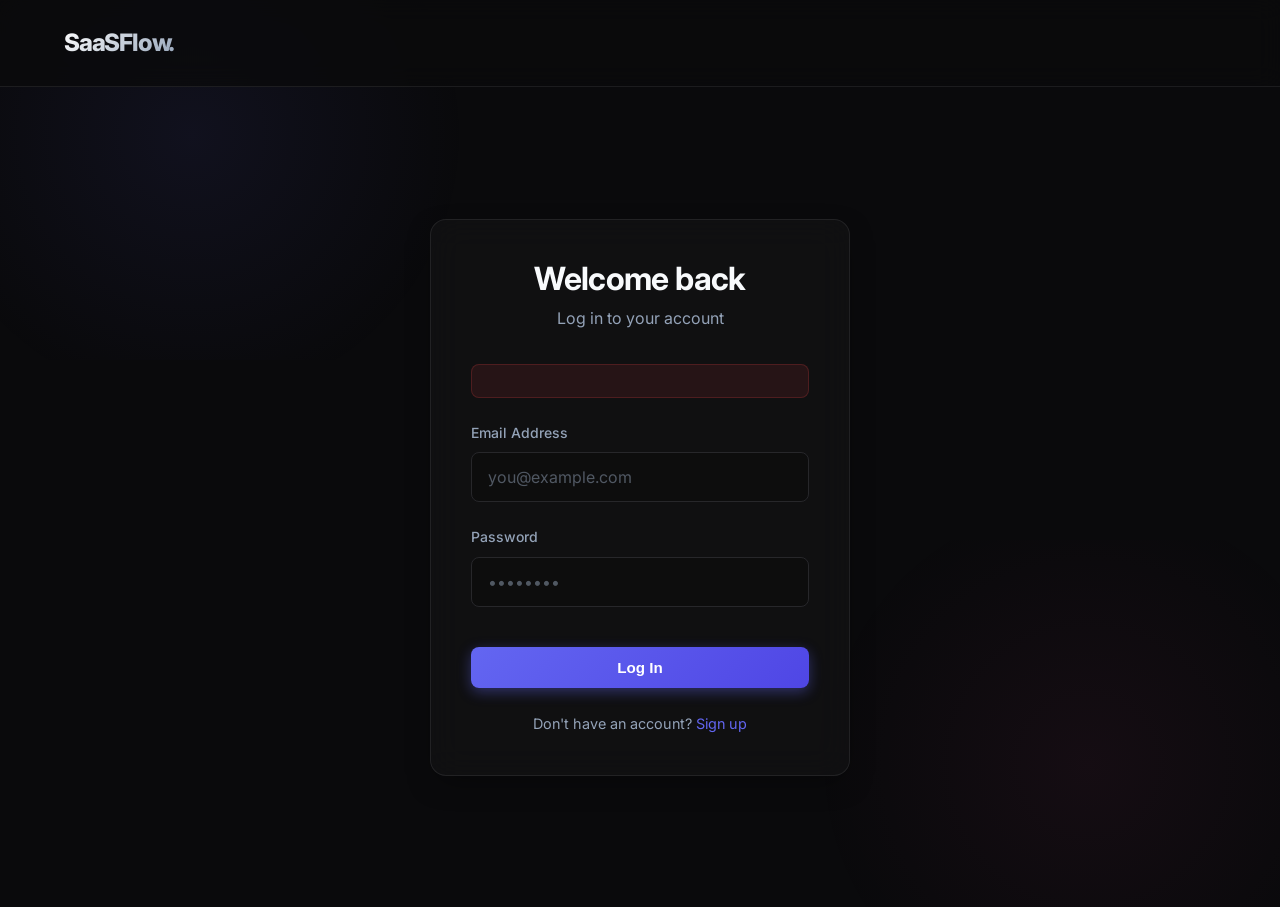
==== frontend/login.html @ 21cd3409 "created an saas payment using stripe." ====
<!DOCTYPE html>
<html lang="en">

<head>
    <meta charset="UTF-8">
    <meta name="viewport" content="width=device-width, initial-scale=1.0">
    <title>Log In - SaaS Payment</title>
    <link href="https://fonts.googleapis.com/css2?family=Inter:wght@400;500;600;700;800&display=swap" rel="stylesheet">
    <link rel="stylesheet" href="css/style.css">
    <script src="js/api.js"></script>
    <script src="js/app.js"></script>
</head>

<body>
    <header>
        <div class="container nav-wrap">
            <a href="index.html" class="logo">SaaSFlow.</a>
        </div>
    </header>

    <main class="auth-wrapper container">
        <div class="auth-card glass-card">
            <h1 class="auth-title">Welcome back</h1>
            <p class="auth-subtitle">Log in to your account</p>

            <div id="alert-error" class="alert alert-error"></div>

            <form id="login-form">
                <div class="form-group">
                    <label for="email" class="form-label">Email Address</label>
                    <input type="email" id="email" class="form-control" placeholder="you@example.com" required>
                </div>
                <div class="form-group">
                    <label for="password" class="form-label">Password</label>
                    <input type="password" id="password" class="form-control" placeholder="••••••••" required>
                </div>

                <button type="submit" id="btn-submit" class="btn btn-primary btn-block" style="margin-top: 1rem;">Log
                    In</button>
            </form>

            <div class="auth-footer">
                Don't have an account? <a href="register.html">Sign up</a>
            </div>
        </div>
    </main>

    <script>
        document.getElementById('login-form').addEventListener('submit', async (e) => {
            e.preventDefault();

            const email = document.getElementById('email').value;
            const password = document.getElementById('password').value;
            const btn = document.getElementById('btn-submit');

            document.getElementById('alert-error').style.display = 'none';
            setButtonLoading(btn, true, 'Authenticating...');

            try {
                // Request to backend wrapper wrapper
                const res = await window.api.request('/users/token/', {
                    method: 'POST',
                    body: { email, password },
                    noAuth: true
                });

                localStorage.setItem('access_token', res.access);
                localStorage.setItem('refresh_token', res.refresh);

                // Handle Redirect intent
                const urlParams = new URLSearchParams(window.location.search);
                const redirect = urlParams.get('redirect');
                const checkout = urlParams.get('checkout');

                if (redirect) {
                    let dest = redirect;
                    if (checkout) dest += `?checkout=${checkout}`;
                    window.location.href = dest;
                } else {
                    window.location.href = 'dashboard.html';
                }

            } catch (err) {
                document.getElementById('alert-error').textContent = err.message || 'Invalid credentials. Please try again.';
                document.getElementById('alert-error').style.display = 'block';
                setButtonLoading(btn, false);
            }
        });
    </script>
</body>

</html>
---- frontend/css/style.css ----
/* -------------------------------------------------------------------------- */
/*                                 Variables                                  */
/* -------------------------------------------------------------------------- */
:root {
  /* Color Palette - Premium Dark Theme */
  --color-bg-base: #0a0a0c;
  --color-bg-surface: #141417;
  --color-bg-surface-elevated: #1e1e24;
  --color-primary: #6366f1;
  --color-primary-hover: #4f46e5;
  --color-secondary: #ec4899;
  --color-text-primary: #f8fafc;
  --color-text-secondary: #94a3b8;
  --color-border: #27272a;
  --color-success: #10b981;
  --color-error: #ef4444;

  /* Glassmorphism */
  --glass-bg: rgba(20, 20, 23, 0.6);
  --glass-border: rgba(255, 255, 255, 0.08);
  --glass-blur: 16px;

  /* Typography */
  --font-family: 'Inter', -apple-system, BlinkMacSystemFont, 'Segoe UI', Roboto, Helvetica, Arial, sans-serif;
  
  /* Transitions & Shadows */
  --transition-fast: 0.2s ease;
  --transition-normal: 0.3s cubic-bezier(0.4, 0, 0.2, 1);
  --shadow-glow: 0 0 40px rgba(99, 102, 241, 0.15);
  --shadow-card: 0 10px 30px -10px rgba(0, 0, 0, 0.5);
}

/* -------------------------------------------------------------------------- */
/*                                Base Styles                                 */
/* -------------------------------------------------------------------------- */
* {
  margin: 0;
  padding: 0;
  box-sizing: border-box;
}

body {
  font-family: var(--font-family);
  background-color: var(--color-bg-base);
  color: var(--color-text-primary);
  line-height: 1.6;
  min-height: 100vh;
  display: flex;
  flex-direction: column;
  overflow-x: hidden;
  -webkit-font-smoothing: antialiased;
}

/* Background elements for depth */
body::before {
  content: '';
  position: fixed;
  top: -10%;
  left: -10%;
  width: 50%;
  height: 50%;
  background: radial-gradient(circle, rgba(99, 102, 241, 0.08) 0%, transparent 70%);
  z-index: -1;
  pointer-events: none;
}

body::after {
  content: '';
  position: fixed;
  bottom: -10%;
  right: -10%;
  width: 50%;
  height: 50%;
  background: radial-gradient(circle, rgba(236, 72, 153, 0.05) 0%, transparent 70%);
  z-index: -1;
  pointer-events: none;
}

h1, h2, h3, h4, h5, h6 {
  line-height: 1.2;
  font-weight: 700;
  letter-spacing: -0.02em;
}

a {
  color: var(--color-primary);
  text-decoration: none;
  transition: color var(--transition-fast);
}

a:hover {
  color: var(--color-primary-hover);
}

/* -------------------------------------------------------------------------- */
/*                                Components                                  */
/* -------------------------------------------------------------------------- */

/* Buttons */
.btn {
  display: inline-flex;
  align-items: center;
  justify-content: center;
  padding: 0.75rem 1.5rem;
  border-radius: 8px;
  font-weight: 600;
  font-size: 0.95rem;
  cursor: pointer;
  transition: all var(--transition-normal);
  border: none;
  outline: none;
}

.btn-primary {
  background: linear-gradient(135deg, var(--color-primary), var(--color-primary-hover));
  color: white;
  box-shadow: 0 4px 14px 0 rgba(99, 102, 241, 0.39);
}

.btn-primary:hover {
  transform: translateY(-2px);
  box-shadow: 0 6px 20px rgba(99, 102, 241, 0.23);
  color: white;
}

.btn-secondary {
  background: var(--glass-bg);
  color: var(--color-text-primary);
  border: 1px solid var(--glass-border);
  backdrop-filter: blur(var(--glass-blur));
}

.btn-secondary:hover {
  background: var(--color-bg-surface-elevated);
  transform: translateY(-2px);
}

.btn-block {
  width: 100%;
}

/* Glass Card */
.glass-card {
  background: var(--glass-bg);
  backdrop-filter: blur(var(--glass-blur));
  -webkit-backdrop-filter: blur(var(--glass-blur));
  border: 1px solid var(--glass-border);
  border-radius: 16px;
  padding: 2.5rem;
  box-shadow: var(--shadow-card);
}

/* Inputs */
.form-group {
  margin-bottom: 1.5rem;
}

.form-label {
  display: block;
  margin-bottom: 0.5rem;
  font-size: 0.875rem;
  color: var(--color-text-secondary);
  font-weight: 500;
}

.form-control {
  width: 100%;
  padding: 0.875rem 1rem;
  background-color: rgba(0, 0, 0, 0.2);
  border: 1px solid var(--color-border);
  border-radius: 8px;
  color: var(--color-text-primary);
  font-family: var(--font-family);
  font-size: 1rem;
  transition: all var(--transition-fast);
}

.form-control:focus {
  outline: none;
  border-color: var(--color-primary);
  box-shadow: 0 0 0 3px rgba(99, 102, 241, 0.2);
}

.form-control::placeholder {
  color: var(--color-text-secondary);
  opacity: 0.5;
}

/* Layout */
.container {
  width: 100%;
  max-width: 1200px;
  margin: 0 auto;
  padding: 0 1.5rem;
}

header {
  padding: 1.5rem 0;
  border-bottom: 1px solid var(--glass-border);
  background: rgba(10, 10, 12, 0.8);
  backdrop-filter: blur(12px);
  position: sticky;
  top: 0;
  z-index: 100;
}

.nav-wrap {
  display: flex;
  justify-content: space-between;
  align-items: center;
}

.logo {
  font-size: 1.5rem;
  font-weight: 800;
  background: linear-gradient(135deg, #fff, var(--color-text-secondary));
  -webkit-background-clip: text;
  -webkit-text-fill-color: transparent;
  letter-spacing: -0.05em;
}

/* Auth Pages Layout */
.auth-wrapper {
  display: flex;
  align-items: center;
  justify-content: center;
  min-height: calc(100vh - 80px); /* subtract header */
  padding: 2rem 0;
}

.auth-card {
  width: 100%;
  max-width: 420px;
}

.auth-title {
  text-align: center;
  font-size: 2rem;
  margin-bottom: 0.5rem;
}

.auth-subtitle {
  text-align: center;
  color: var(--color-text-secondary);
  margin-bottom: 2rem;
}

.auth-footer {
  text-align: center;
  margin-top: 1.5rem;
  color: var(--color-text-secondary);
  font-size: 0.9rem;
}

/* Alerts */
.alert {
  padding: 1rem;
  border-radius: 8px;
  margin-bottom: 1.5rem;
  font-size: 0.9rem;
  display: none; /* hidden by default */
}

.alert-error {
  background-color: rgba(239, 68, 68, 0.1);
  border: 1px solid rgba(239, 68, 68, 0.2);
  color: #fca5a5;
  display: flex;
}

.alert-success {
  background-color: rgba(16, 185, 129, 0.1);
  border: 1px solid rgba(16, 185, 129, 0.2);
  color: #6ee7b7;
  display: flex;
}

/* -------------------------------------------------------------------------- */
/*                                Landing Page                                */
/* -------------------------------------------------------------------------- */

.hero {
  padding: 8rem 0 6rem;
  text-align: center;
}

.hero-pill {
  display: inline-block;
  padding: 0.5rem 1rem;
  background: rgba(99, 102, 241, 0.1);
  color: var(--color-primary);
  border-radius: 50px;
  font-size: 0.875rem;
  font-weight: 600;
  margin-bottom: 1.5rem;
  border: 1px solid rgba(99, 102, 241, 0.2);
}

.hero h1 {
  font-size: 4.5rem;
  margin-bottom: 1.5rem;
  background: linear-gradient(to right, #ffffff, #a5b4fc);
  -webkit-background-clip: text;
  -webkit-text-fill-color: transparent;
  line-height: 1.1;
}

.hero p {
  font-size: 1.25rem;
  color: var(--color-text-secondary);
  max-width: 600px;
  margin: 0 auto 2.5rem;
}

/* Pricing */
.pricing-section {
  padding: 5rem 0;
}

.pricing-header {
  text-align: center;
  margin-bottom: 4rem;
}

.pricing-grid {
  display: grid;
  grid-template-columns: repeat(auto-fit, minmax(300px, 1fr));
  gap: 2rem;
  max-width: 1000px;
  margin: 0 auto;
}

.pricing-card {
  display: flex;
  flex-direction: column;
  transition: transform var(--transition-normal), box-shadow var(--transition-normal);
}

.pricing-card:hover {
  transform: translateY(-8px);
  box-shadow: var(--shadow-glow);
}

.pricing-card.popular {
  border-color: rgba(99, 102, 241, 0.5);
  position: relative;
}

.popular-badge {
  position: absolute;
  top: -12px;
  left: 50%;
  transform: translateX(-50%);
  background: linear-gradient(135deg, var(--color-primary), var(--color-primary-hover));
  color: white;
  padding: 0.25rem 1rem;
  border-radius: 20px;
  font-size: 0.75rem;
  font-weight: 700;
  letter-spacing: 0.05em;
  text-transform: uppercase;
}

.plan-name {
  font-size: 1.25rem;
  font-weight: 600;
  margin-bottom: 0.5rem;
}

.plan-price {
  font-size: 3rem;
  font-weight: 800;
  margin-bottom: 1.5rem;
  display: flex;
  align-items: end;
  gap: 0.25rem;
}

.plan-price span {
  font-size: 1rem;
  color: var(--color-text-secondary);
  font-weight: 500;
  margin-bottom: 0.5rem;
}

.plan-features {
  list-style: none;
  margin: 2rem 0;
  flex-grow: 1;
}

.plan-features li {
  display: flex;
  align-items: center;
  gap: 0.75rem;
  margin-bottom: 1rem;
  color: var(--color-text-secondary);
}

.plan-features li svg {
  color: var(--color-primary);
  flex-shrink: 0;
}

/* -------------------------------------------------------------------------- */
/*                                Dashboard                                   */
/* -------------------------------------------------------------------------- */

.dashboard-layout {
  display: grid;
  grid-template-columns: 250px 1fr;
  gap: 2rem;
  min-height: calc(100vh - 80px);
  padding: 2rem 0;
}

.sidebar {
  border-right: 1px solid var(--color-border);
  padding-right: 2rem;
}

.user-snippet {
  margin-bottom: 2rem;
}

.user-name {
  font-weight: 600;
  font-size: 1.1rem;
}

.user-email {
  color: var(--color-text-secondary);
  font-size: 0.875rem;
}

.nav-links {
  list-style: none;
}

.nav-links li {
  margin-bottom: 0.5rem;
}

.nav-links a {
  display: block;
  padding: 0.75rem 1rem;
  color: var(--color-text-secondary);
  border-radius: 8px;
  transition: all var(--transition-fast);
}

.nav-links a:hover, .nav-links a.active {
  background: var(--glass-bg);
  color: var(--color-text-primary);
}

.dashboard-content h2 {
  font-size: 2rem;
  margin-bottom: 2rem;
}

.status-card {
  display: flex;
  justify-content: space-between;
  align-items: center;
  margin-bottom: 2rem;
}

/* Utility */
.hide {
  display: none !important;
}

.spinner {
  display: inline-block;
  width: 1rem;
  height: 1rem;
  border: 2px solid rgba(255,255,255,0.3);
  border-radius: 50%;
  border-top-color: #fff;
  animation: spin 1s ease-in-out infinite;
  margin-right: 0.5rem;
}

@keyframes spin {
  to { transform: rotate(360deg); }
}

@media (max-width: 768px) {
  .hero h1 { font-size: 3rem; }
  .dashboard-layout { grid-template-columns: 1fr; }
  .sidebar { border-right: none; border-bottom: 1px solid var(--color-border); padding-right: 0; padding-bottom: 2rem; }
}
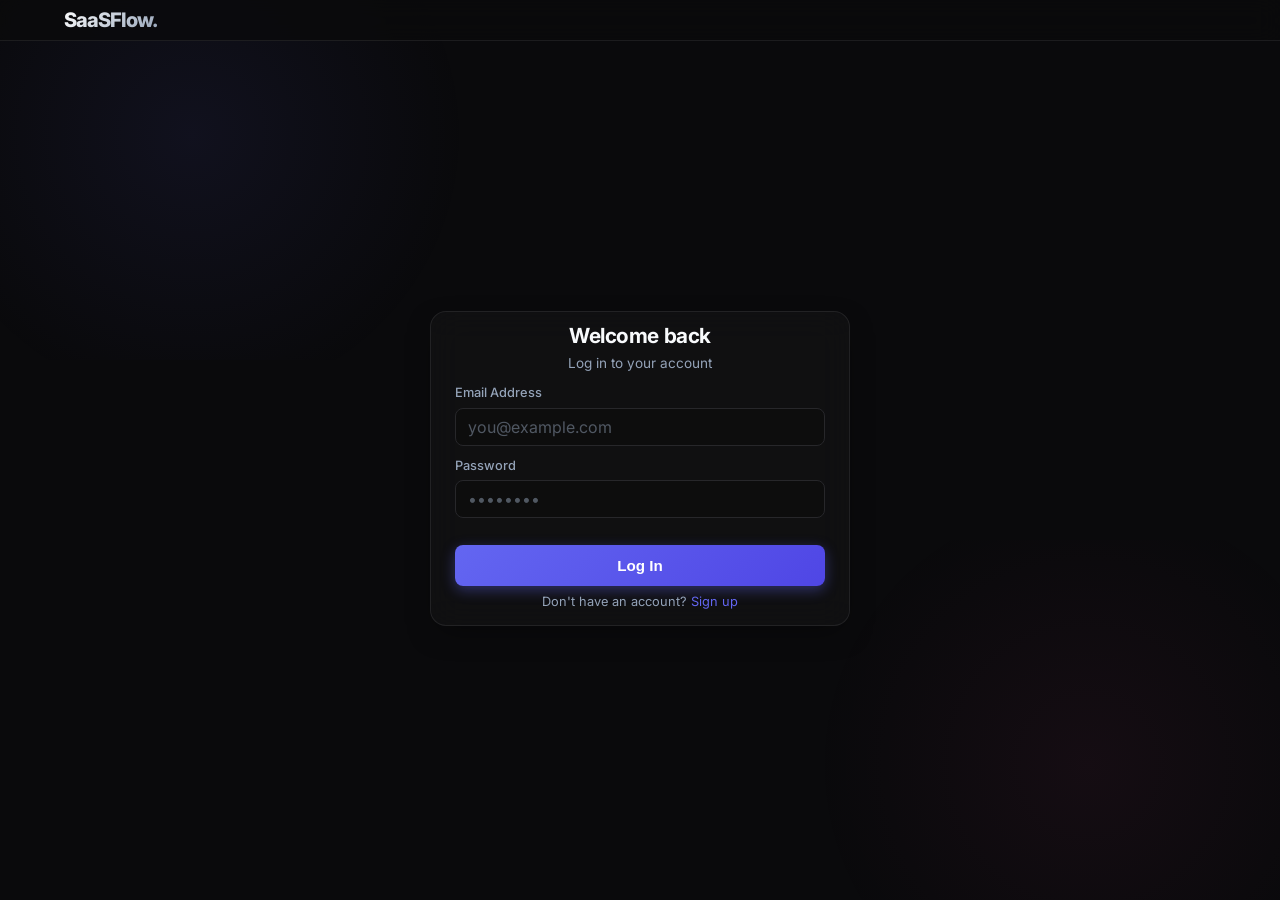
==== commit a70f3d5d: "Updated login UI changes." ====
--- a/frontend/login.html
+++ b/frontend/login.html
@@ -86,6 +86,19 @@
                 setButtonLoading(btn, false);
             }
         });
+
+        // Show success message if coming from registration
+        document.addEventListener('DOMContentLoaded', () => {
+            const urlParams = new URLSearchParams(window.location.search);
+            if (urlParams.get('registered')) {
+                const el = document.getElementById('alert-error');
+                if (el) {
+                    el.textContent = 'Account created successfully! Please log in.';
+                    el.className = 'alert alert-success';
+                    el.style.display = 'block';
+                }
+            }
+        });
     </script>
 </body>
 
--- a/frontend/css/style.css
+++ b/frontend/css/style.css
@@ -22,7 +22,7 @@
 
   /* Typography */
   --font-family: 'Inter', -apple-system, BlinkMacSystemFont, 'Segoe UI', Roboto, Helvetica, Arial, sans-serif;
-  
+
   /* Transitions & Shadows */
   --transition-fast: 0.2s ease;
   --transition-normal: 0.3s cubic-bezier(0.4, 0, 0.2, 1);
@@ -76,7 +76,12 @@
   pointer-events: none;
 }
 
-h1, h2, h3, h4, h5, h6 {
+h1,
+h2,
+h3,
+h4,
+h5,
+h6 {
   line-height: 1.2;
   font-weight: 700;
   letter-spacing: -0.02em;
@@ -150,22 +155,26 @@
   box-shadow: var(--shadow-card);
 }
 
+.auth-card.glass-card {
+  padding: 0.75rem 1.5rem; /* Further reduced from 1rem 1.75rem */
+}
+
 /* Inputs */
 .form-group {
-  margin-bottom: 1.5rem;
+  margin-bottom: 0.65rem; /* Aggressively reduced from 1.15rem */
 }
 
 .form-label {
   display: block;
-  margin-bottom: 0.5rem;
-  font-size: 0.875rem;
+  margin-bottom: 0.25rem; /* Reduced from 0.5rem */
+  font-size: 0.8rem; /* Slightly smaller */
   color: var(--color-text-secondary);
   font-weight: 500;
 }
 
 .form-control {
   width: 100%;
-  padding: 0.875rem 1rem;
+  padding: 0.5rem 0.75rem; /* Reduced from 0.6rem 0.8rem */
   background-color: rgba(0, 0, 0, 0.2);
   border: 1px solid var(--color-border);
   border-radius: 8px;
@@ -195,7 +204,7 @@
 }
 
 header {
-  padding: 1.5rem 0;
+  padding: 0.25rem 0; /* Minimized for auth no-scroll */
   border-bottom: 1px solid var(--glass-border);
   background: rgba(10, 10, 12, 0.8);
   backdrop-filter: blur(12px);
@@ -211,9 +220,10 @@
 }
 
 .logo {
-  font-size: 1.5rem;
+  font-size: 1.25rem; /* Reduced from 1.5rem */
   font-weight: 800;
   background: linear-gradient(135deg, #fff, var(--color-text-secondary));
+  background-clip: text;
   -webkit-background-clip: text;
   -webkit-text-fill-color: transparent;
   letter-spacing: -0.05em;
@@ -224,8 +234,8 @@
   display: flex;
   align-items: center;
   justify-content: center;
-  min-height: calc(100vh - 80px); /* subtract header */
-  padding: 2rem 0;
+  min-height: calc(100vh - 45px); /* Tighter fit for smaller header */
+  padding: 0;
 }
 
 .auth-card {
@@ -235,21 +245,22 @@
 
 .auth-title {
   text-align: center;
-  font-size: 2rem;
-  margin-bottom: 0.5rem;
+  font-size: 1.3rem; /* Reduced from 2rem */
+  margin-bottom: 0.25rem;
 }
 
 .auth-subtitle {
   text-align: center;
   color: var(--color-text-secondary);
-  margin-bottom: 2rem;
+  margin-bottom: 0.5rem; /* Reduced from 1.25rem */
+  font-size: 0.85rem;
 }
 
 .auth-footer {
   text-align: center;
-  margin-top: 1.5rem;
-  color: var(--color-text-secondary);
-  font-size: 0.9rem;
+  margin-top: 0.4rem; /* Reduced from 0.6rem */
+  color: var(--color-text-secondary);
+  font-size: 0.8rem;
 }
 
 /* Alerts */
@@ -258,21 +269,20 @@
   border-radius: 8px;
   margin-bottom: 1.5rem;
   font-size: 0.9rem;
-  display: none; /* hidden by default */
+  display: none;
+  /* hidden by default */
 }
 
 .alert-error {
   background-color: rgba(239, 68, 68, 0.1);
   border: 1px solid rgba(239, 68, 68, 0.2);
   color: #fca5a5;
-  display: flex;
 }
 
 .alert-success {
   background-color: rgba(16, 185, 129, 0.1);
   border: 1px solid rgba(16, 185, 129, 0.2);
   color: #6ee7b7;
-  display: flex;
 }
 
 /* -------------------------------------------------------------------------- */
@@ -300,6 +310,8 @@
   font-size: 4.5rem;
   margin-bottom: 1.5rem;
   background: linear-gradient(to right, #ffffff, #a5b4fc);
+  background: linear-gradient(to right, #ffffff, #a5b4fc);
+  background-clip: text;
   -webkit-background-clip: text;
   -webkit-text-fill-color: transparent;
   line-height: 1.1;
@@ -449,7 +461,8 @@
   transition: all var(--transition-fast);
 }
 
-.nav-links a:hover, .nav-links a.active {
+.nav-links a:hover,
+.nav-links a.active {
   background: var(--glass-bg);
   color: var(--color-text-primary);
 }
@@ -475,7 +488,7 @@
   display: inline-block;
   width: 1rem;
   height: 1rem;
-  border: 2px solid rgba(255,255,255,0.3);
+  border: 2px solid rgba(255, 255, 255, 0.3);
   border-radius: 50%;
   border-top-color: #fff;
   animation: spin 1s ease-in-out infinite;
@@ -483,11 +496,24 @@
 }
 
 @keyframes spin {
-  to { transform: rotate(360deg); }
+  to {
+    transform: rotate(360deg);
+  }
 }
 
 @media (max-width: 768px) {
-  .hero h1 { font-size: 3rem; }
-  .dashboard-layout { grid-template-columns: 1fr; }
-  .sidebar { border-right: none; border-bottom: 1px solid var(--color-border); padding-right: 0; padding-bottom: 2rem; }
-}
+  .hero h1 {
+    font-size: 3rem;
+  }
+
+  .dashboard-layout {
+    grid-template-columns: 1fr;
+  }
+
+  .sidebar {
+    border-right: none;
+    border-bottom: 1px solid var(--color-border);
+    padding-right: 0;
+    padding-bottom: 2rem;
+  }
+}
